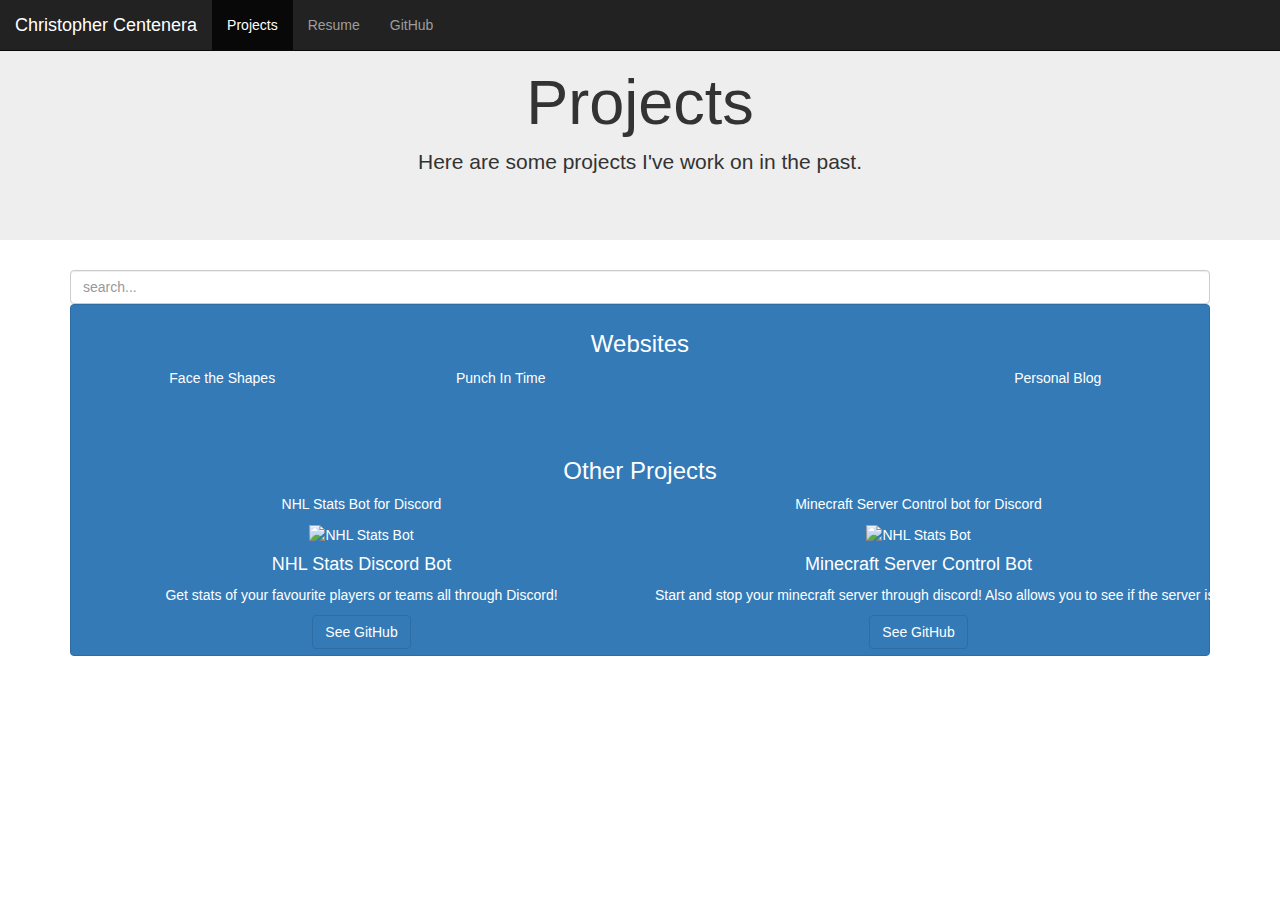
==== projects.html @ 4e37d0c6 "Added search to projects" ====
<!DOCTYPE html>
<html lang="en">
<head>
    <meta charset="UTF-8">
        <title>Home</title>
        <link rel="stylesheet" href="https://maxcdn.bootstrapcdn.com/bootstrap/3.3.7/css/bootstrap.min.css" integrity="sha384-BVYiiSIFeK1dGmJRAkycuHAHRg32OmUcww7on3RYdg4Va+PmSTsz/K68vbdEjh4u" crossorigin="anonymous">
        <script src="https://ajax.googleapis.com/ajax/libs/jquery/3.4.1/jquery.min.js"></script>
        <script src="https://maxcdn.bootstrapcdn.com/bootstrap/3.4.0/js/bootstrap.min.js"></script>

          
</head>

<body>
    
<nav class='navbar navbar-inverse navbar-fixed-top'>
    <div class='container-fluid'>
        <div class='navbar-header'>
            <a class='navbar-brand' href='index.html'>Christopher Centenera</a>
        </div>

        <!-- Nav bar starting from left side. -->
        <ul class='nav navbar-nav'>
            <li class='active'><a href='projects.html'>Projects</a>
            <li><a href='resume.html'>Resume</a>
            <li><a href='https://github.com/ChristopherCentenera'>GitHub</a>
        </ul>
    </div>
</nav>
<div class='jumbotron'>
    <div class='container text-center'>
        <h1>Projects</h1>
        <p>Here are some projects I've work on in the past.</p>
    </div>
</div>
<div class='container'>
    <input class='form-control' id='searchInput' type='text' placeholder='search...'>
    <button id='searchFilter' type='submit' class='btn btn-primary mb-2'>
    <div id='projects'>
        <div class='container-fluid bg-3 text-center'>
            <h3>Websites</h3>
            <div class='row'>
                <div class='col-sm-3'>
                    <p>Face the Shapes</p>
                    <img src='' class='' style='width:100%' alt=''>
                </div>
                <div class='col-sm-3'>
                    <p>Punch In Time</p>
                    <img src='' class='' style='width:100%' alt=''>
                </div>
                <div class='col-sm-3'>
                    <p></p>
                    <img src='' class='' style='width:100%' alt=''>
                 </div>
                 <div class='col-sm-3'>
                    <p>Personal Blog</p>
                    <img src='' class='' style='width:100%' alt=''>
                </div>
            </div>
        </div>
        <br>
        <div class='container-fluid bg-3 text-center'>
            <h3>Other Projects</h3>
            <div class='row'>
                <div class='col-sm-6'>
                    <p>NHL Stats Bot for Discord</p>
                    <div class='card'>
                        <img class='card-img-top' src='' alt='NHL Stats Bot'>
                        <div class='card-body'>
                            <h4 class='card-title'>NHL Stats Discord Bot</h4>
                            <p class='card-text'>Get stats of your favourite players or teams all through Discord!</p>
                            <a href='https://github.com/ChristopherCentenera/nhl_stats_bot' class='btn btn-primary'>See GitHub</a>
                        </div>
                    </div>
                </div>
                <div class='col-sm-6'>
                    <p>Minecraft Server Control bot for Discord</p>
                    <div class='card'>
                        <img class='card-img-top' src='' alt='NHL Stats Bot'>
                        <div class='card-body'>
                            <h4 class='card-title'>Minecraft Server Control Bot</h4>
                            <p class='card-text'>Start and stop your minecraft server through discord! Also allows you to see if the server is currently up and who is online.</p>
                            <a href='https://github.com/ChristopherCentenera/nhl_stats_bot' class='btn btn-primary'>See GitHub</a>
                        </div>
                    </div>
                </div>
            </div>
        </div>
    </div>
</div>
<script>
$(document).ready(function(){
    $('#searchFilter').click(function() {
        let value = $('#searchInput').val().toLowerCase();
        $('#projects *').filter(function() {
            $(this).toggle($(this).text().toLowerCase().indexOf(value) > -1);
        });
    });
});
</script>
</body>
</html>
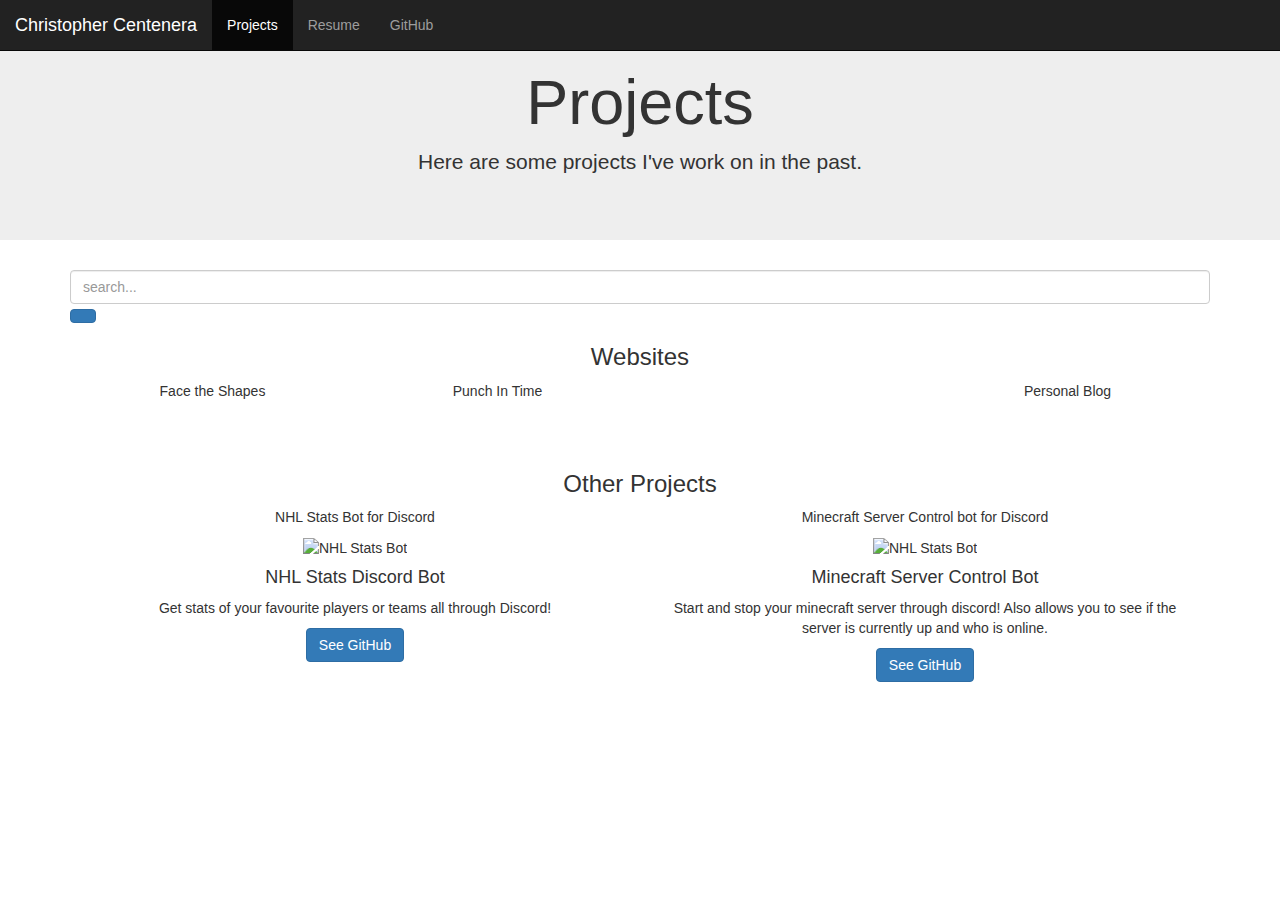
==== commit 0e05310c: "fixed button" ====
--- a/projects.html
+++ b/projects.html
@@ -34,7 +34,7 @@
 </div>
 <div class='container'>
     <input class='form-control' id='searchInput' type='text' placeholder='search...'>
-    <button id='searchFilter' type='submit' class='btn btn-primary mb-2'>
+    <button id='searchFilter' type='submit' class='btn btn-primary mb-2'></button>
     <div id='projects'>
         <div class='container-fluid bg-3 text-center'>
             <h3>Websites</h3>
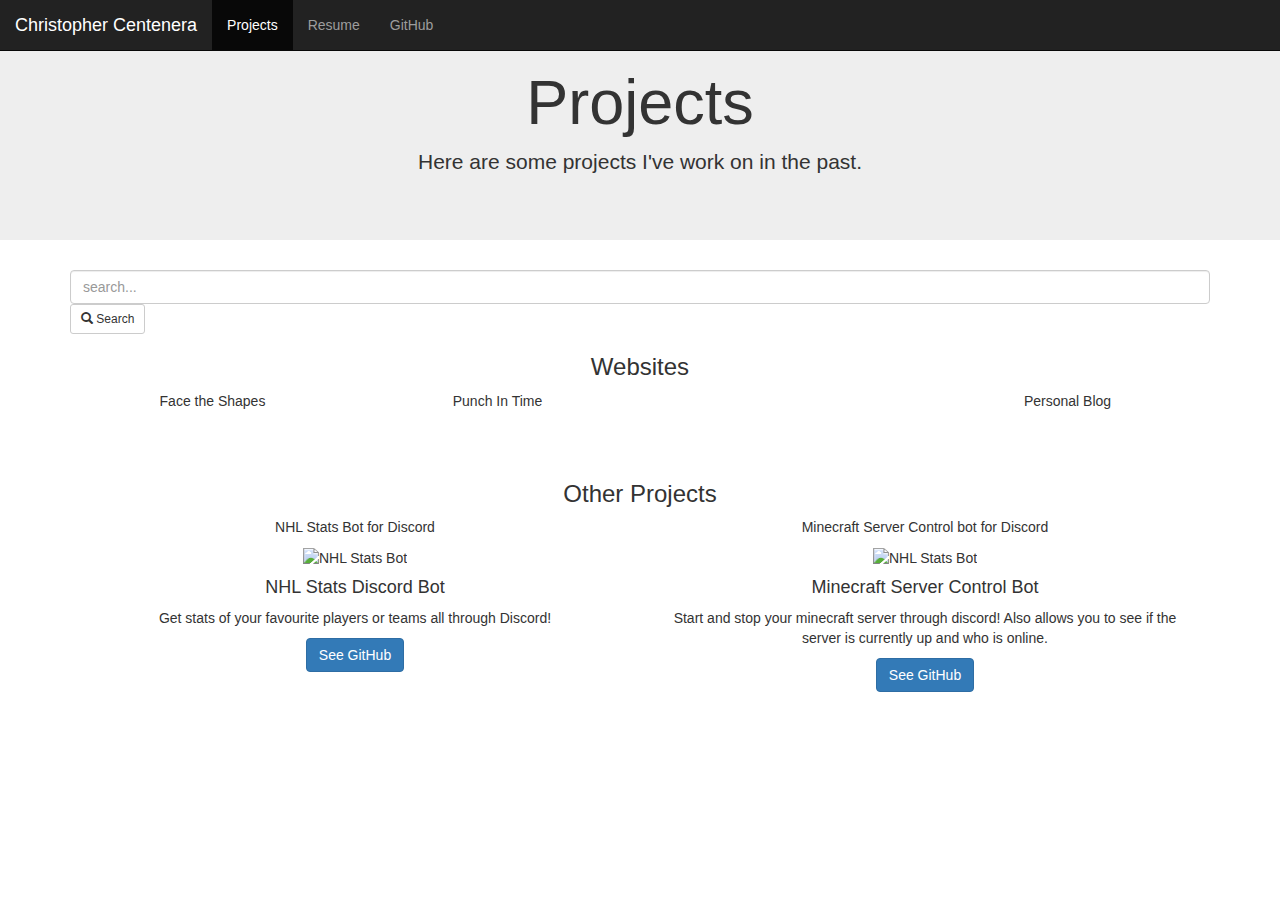
==== commit 66423c55: "added search symbol" ====
--- a/projects.html
+++ b/projects.html
@@ -33,8 +33,10 @@
     </div>
 </div>
 <div class='container'>
-    <input class='form-control' id='searchInput' type='text' placeholder='search...'>
-    <button id='searchFilter' type='submit' class='btn btn-primary mb-2'></button>
+    <div id='search'>
+        <input class='form-control' id='searchInput' type='text' placeholder='search...'>
+        <button id='searchFilter' type='submit' class='btn btn-default btn-sm'><span class="glyphicon glyphicon-search"></span> Search</button>
+    </div>
     <div id='projects'>
         <div class='container-fluid bg-3 text-center'>
             <h3>Websites</h3>
@@ -64,7 +66,7 @@
                 <div class='col-sm-6'>
                     <p>NHL Stats Bot for Discord</p>
                     <div class='card'>
-                        <img class='card-img-top' src='' alt='NHL Stats Bot'>
+                        <img class='card-img-top' src='https://i.imgur.com/DvzDjpR.png' alt='NHL Stats Bot'>
                         <div class='card-body'>
                             <h4 class='card-title'>NHL Stats Discord Bot</h4>
                             <p class='card-text'>Get stats of your favourite players or teams all through Discord!</p>
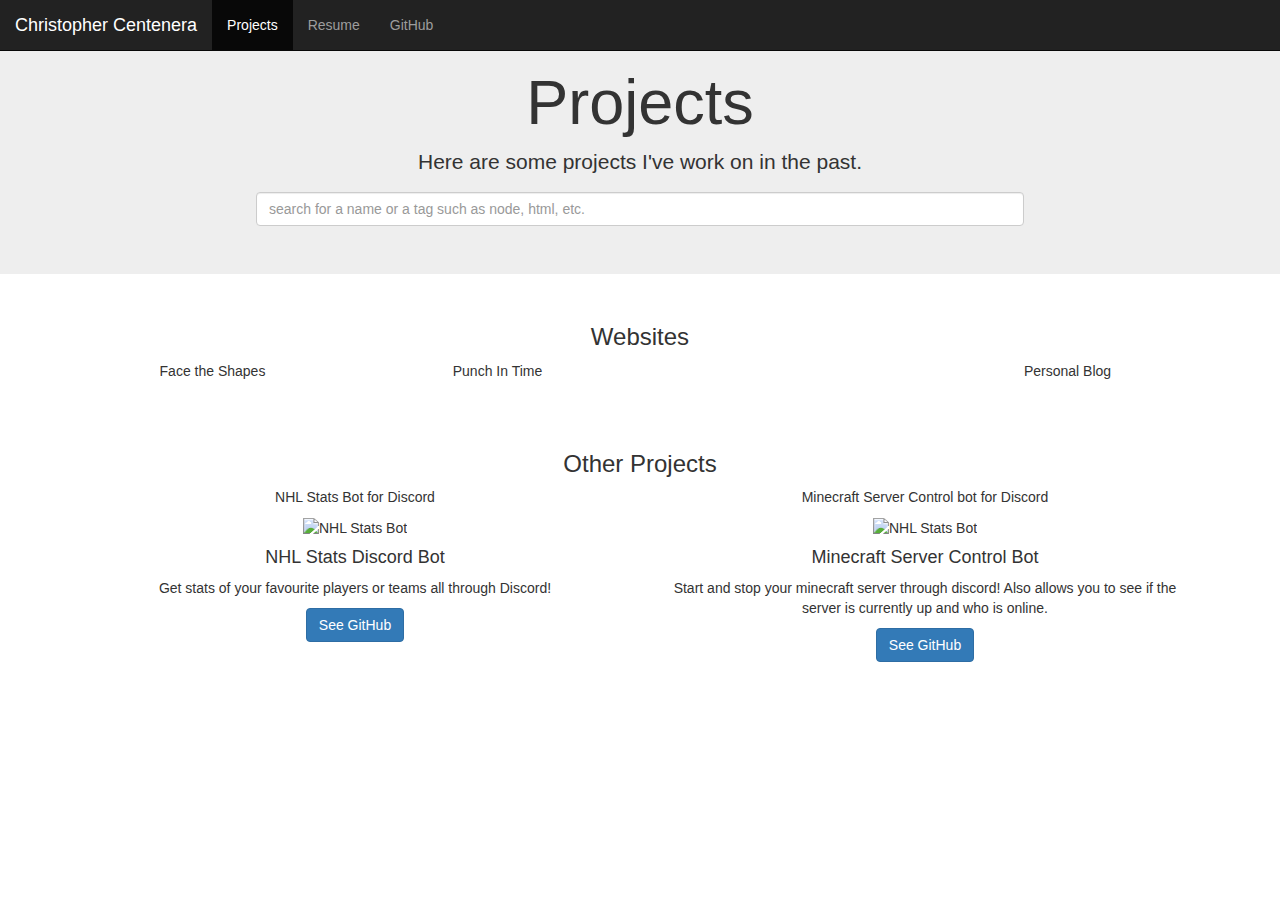
==== commit 3d1e4e80: "changed search" ====
--- a/projects.html
+++ b/projects.html
@@ -31,13 +31,13 @@
         <h1>Projects</h1>
         <p>Here are some projects I've work on in the past.</p>
     </div>
+    <div id='search' style='width:60%; margin:auto;'>
+        <input class='form-control' id='searchInput' type='text' placeholder='search for a name or a tag such as node, html, etc.'>
+    </div>
+
 </div>
 <div class='container'>
-    <div id='search'>
-        <input class='form-control' id='searchInput' type='text' placeholder='search...'>
-        <button id='searchFilter' type='submit' class='btn btn-default btn-sm'><span class="glyphicon glyphicon-search"></span> Search</button>
-    </div>
-    <div id='projects'>
+        <div id='projects'>
         <div class='container-fluid bg-3 text-center'>
             <h3>Websites</h3>
             <div class='row'>
@@ -91,10 +91,10 @@
 </div>
 <script>
 $(document).ready(function(){
-    $('#searchFilter').click(function() {
+    $('#searchFilter').on('keyup',function() {
         let value = $('#searchInput').val().toLowerCase();
         $('#projects *').filter(function() {
-            $(this).toggle($(this).text().toLowerCase().indexOf(value) > -1);
+            $(this).toggle($(this).is(':not(:contains(' + value + '))');
         });
     });
 });
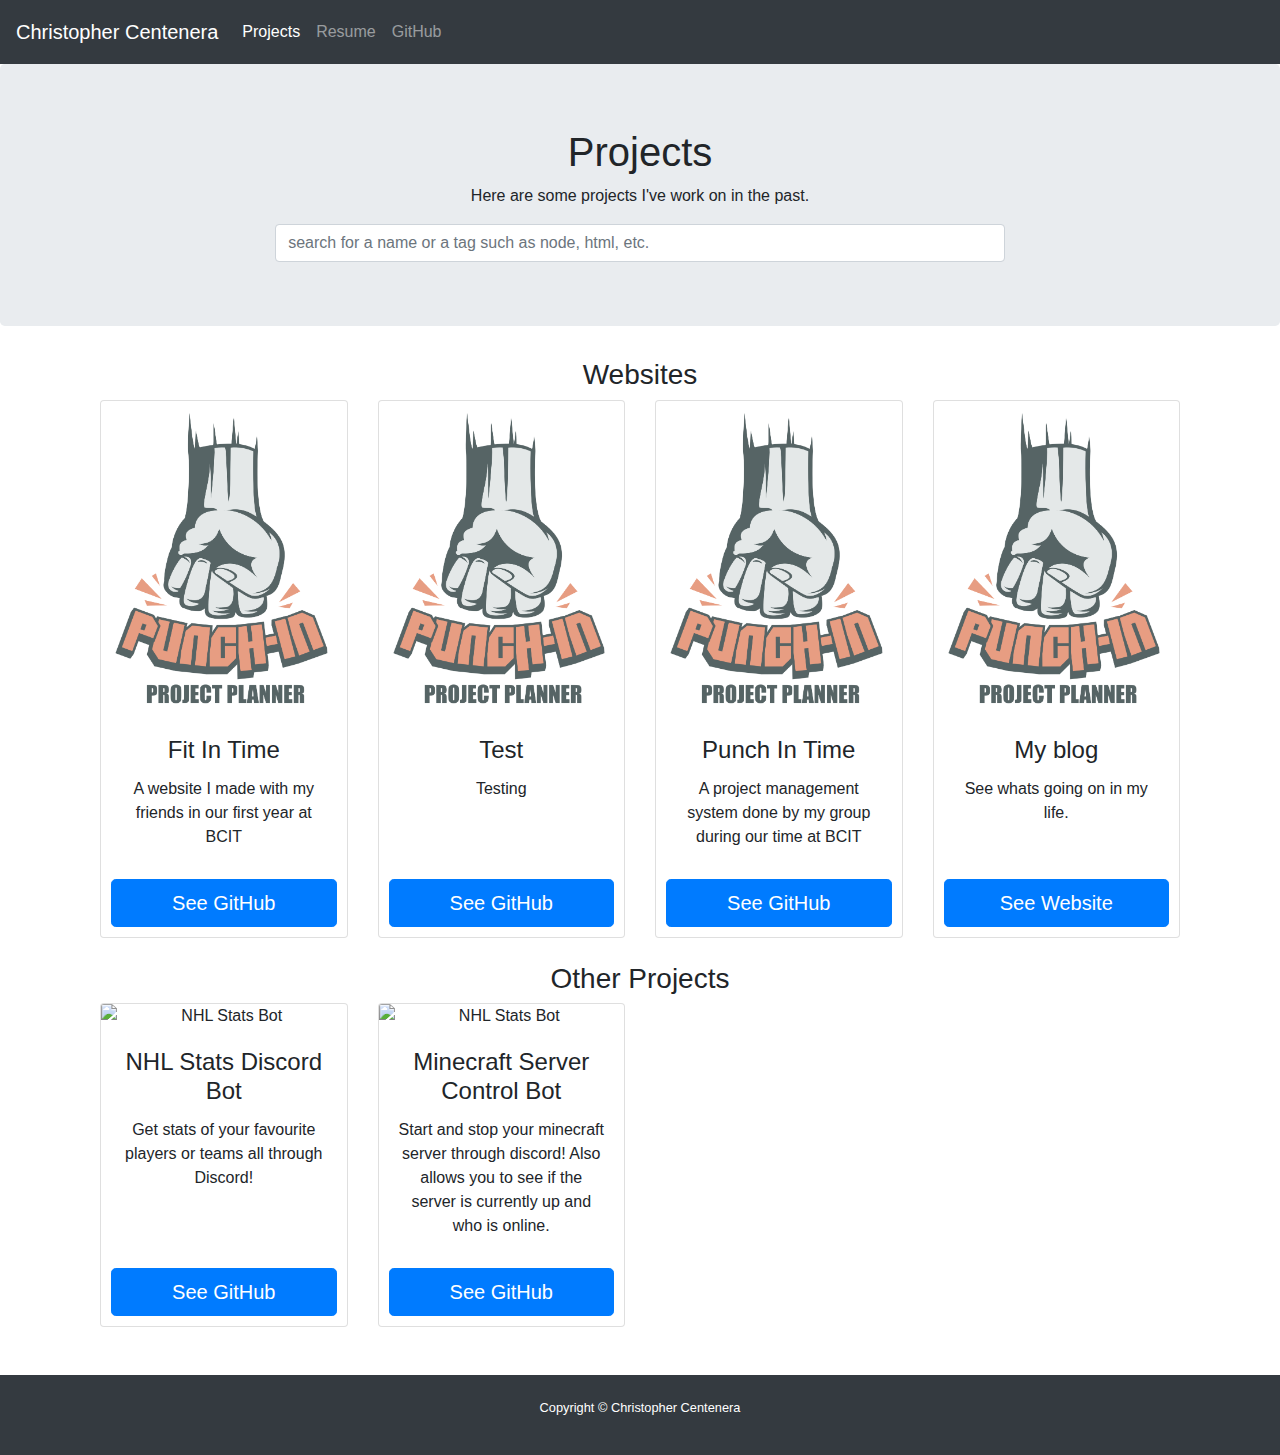
==== commit 81f5e299: "finished search" ====
--- a/projects.html
+++ b/projects.html
@@ -3,101 +3,139 @@
 <head>
     <meta charset="UTF-8">
         <title>Home</title>
-        <link rel="stylesheet" href="https://maxcdn.bootstrapcdn.com/bootstrap/3.3.7/css/bootstrap.min.css" integrity="sha384-BVYiiSIFeK1dGmJRAkycuHAHRg32OmUcww7on3RYdg4Va+PmSTsz/K68vbdEjh4u" crossorigin="anonymous">
-        <script src="https://ajax.googleapis.com/ajax/libs/jquery/3.4.1/jquery.min.js"></script>
-        <script src="https://maxcdn.bootstrapcdn.com/bootstrap/3.4.0/js/bootstrap.min.js"></script>
-
-          
+        <link rel="stylesheet" href="https://maxcdn.bootstrapcdn.com/bootstrap/4.0.0/css/bootstrap.min.css" integrity="sha384-Gn5384xqQ1aoWXA+058RXPxPg6fy4IWvTNh0E263XmFcJlSAwiGgFAW/dAiS6JXm" crossorigin="anonymous">
+        <script src="https://code.jquery.com/jquery-3.2.1.slim.min.js" integrity="sha384-KJ3o2DKtIkvYIK3UENzmM7KCkRr/rE9/Qpg6aAZGJwFDMVNA/GpGFF93hXpG5KkN" crossorigin="anonymous"></script>
+        <script src="https://cdnjs.cloudflare.com/ajax/libs/popper.js/1.12.9/umd/popper.min.js" integrity="sha384-ApNbgh9B+Y1QKtv3Rn7W3mgPxhU9K/ScQsAP7hUibX39j7fakFPskvXusvfa0b4Q" crossorigin="anonymous"></script>
+        <script src="https://maxcdn.bootstrapcdn.com/bootstrap/4.0.0/js/bootstrap.min.js" integrity="sha384-JZR6Spejh4U02d8jOt6vLEHfe/JQGiRRSQQxSfFWpi1MquVdAyjUar5+76PVCmYl" crossorigin="anonymous"></script>
+        <link rel="stylesheet" href="./css/style.css">
 </head>
 
 <body>
+<nav class='navbar navbar-expand-sm bg-dark navbar-dark fixed-top'>
+    <a class='navbar-brand' href='index.html'>Christopher Centenera</a>
+    <button class="navbar-toggler" type="button" data-toggle="collapse" data-target="#collapsibleNavbar">
+        <span class="navbar-toggler-icon"></span>
+    </button>
+    <div class="collapse navbar-collapse" id="collapsibleNavbar">
+    <ul class='navbar-nav'>
+        <li class="nav-item active"><a class="nav-link" href='projects.html'>Projects</a>
+        <li class="nav-item"><a class="nav-link" href='resume.html'>Resume</a>
+        <li class="nav-item"><a class="nav-link" href='https://github.com/ChristopherCentenera'>GitHub</a>
+    </ul>
+    </div>
+</nav>
+<div class='wrapper'>
     
-<nav class='navbar navbar-inverse navbar-fixed-top'>
-    <div class='container-fluid'>
-        <div class='navbar-header'>
-            <a class='navbar-brand' href='index.html'>Christopher Centenera</a>
+
+    <div class='jumbotron'>
+        <div class='container text-center'>
+            <h1>Projects</h1>
+            <p>Here are some projects I've work on in the past.</p>
+        </div>
+        <div id='search' style='width:60%; margin:auto;'>
+            <input class='form-control' id='searchInput' type='text' placeholder='search for a name or a tag such as node, html, etc.'>
         </div>
 
-        <!-- Nav bar starting from left side. -->
-        <ul class='nav navbar-nav'>
-            <li class='active'><a href='projects.html'>Projects</a>
-            <li><a href='resume.html'>Resume</a>
-            <li><a href='https://github.com/ChristopherCentenera'>GitHub</a>
-        </ul>
     </div>
-</nav>
-<div class='jumbotron'>
-    <div class='container text-center'>
-        <h1>Projects</h1>
-        <p>Here are some projects I've work on in the past.</p>
-    </div>
-    <div id='search' style='width:60%; margin:auto;'>
-        <input class='form-control' id='searchInput' type='text' placeholder='search for a name or a tag such as node, html, etc.'>
-    </div>
-
-</div>
-<div class='container'>
-        <div id='projects'>
-        <div class='container-fluid bg-3 text-center'>
-            <h3>Websites</h3>
-            <div class='row'>
-                <div class='col-sm-3'>
-                    <p>Face the Shapes</p>
-                    <img src='' class='' style='width:100%' alt=''>
-                </div>
-                <div class='col-sm-3'>
-                    <p>Punch In Time</p>
-                    <img src='' class='' style='width:100%' alt=''>
-                </div>
-                <div class='col-sm-3'>
-                    <p></p>
-                    <img src='' class='' style='width:100%' alt=''>
-                 </div>
-                 <div class='col-sm-3'>
-                    <p>Personal Blog</p>
-                    <img src='' class='' style='width:100%' alt=''>
-                </div>
-            </div>
-        </div>
-        <br>
-        <div class='container-fluid bg-3 text-center'>
-            <h3>Other Projects</h3>
-            <div class='row'>
-                <div class='col-sm-6'>
-                    <p>NHL Stats Bot for Discord</p>
-                    <div class='card'>
-                        <img class='card-img-top' src='https://i.imgur.com/DvzDjpR.png' alt='NHL Stats Bot'>
-                        <div class='card-body'>
-                            <h4 class='card-title'>NHL Stats Discord Bot</h4>
-                            <p class='card-text'>Get stats of your favourite players or teams all through Discord!</p>
-                            <a href='https://github.com/ChristopherCentenera/nhl_stats_bot' class='btn btn-primary'>See GitHub</a>
+    <div class='container main'>
+            <div id='projects'>
+            <div class='container-fluid bg-3 text-center'>
+                <h3>Websites</h3>
+                <div class='row'>
+                    <div class='col-sm-3 d-sm-flex'>
+                        <div class='card'>
+                            <img class='card-img-top' src='./img/punch_in_logo.png' alt='NHL Stats Bot'>
+                            <div class='card-body flex-fill'>
+                                <h4 class='card-title'>Fit In Time</h4>
+                                <p class='card-text'>A website I made with my friends in our first year at BCIT</p>
+                            </div>
+                            <a href='./img/punch_in_logo.png' class='btn btn-lg btn-primary to-bottom card-btn'>See GitHub</a>
+                        </div>
+                    </div>
+                    <div class='col-sm-3 d-sm-flex'>                        
+                        <div class='card'>
+                        <img class='card-img-top' src='./img/punch_in_logo.png' alt='Punch In Logo'>
+                        <div class='card-body flex-fill'>
+                            <h4 class='card-title'>Test</h4>
+                            <p class='card-text'>Testing</p>
+                        </div>
+                        <a href='./img/punch_in_logo.png' class='btn btn-lg btn-primary to-bottom card-btn'>See GitHub</a>
+                    </div>
+                    </div>
+                    <div class='col-sm-3 d-sm-flex'>
+                        <div class='card'>
+                            <img class='card-img-top' src='./img/punch_in_logo.png' alt='Punch In Logo'>
+                            <div class='card-body flex-fill'>
+                                <h4 class='card-title'>Punch In Time</h4>
+                                <p class='card-text'>A project management system done by my group during our time at BCIT</p>
+                            </div>
+                            <a href='./img/punch_in_logo.png' class='btn btn-lg btn-primary to-bottom card-btn'>See GitHub</a>
+                        </div>
+                    </div>
+                    <div class='col-sm-3 d-flex'>
+                        <div class='card'>
+                            <img class='card-img-top' src='./img/punch_in_logo.png' alt='NHL Stats Bot'>
+                            <div class='card-body flex-fill'>
+                                <h4 class='card-title'>My blog</h4>
+                                <p class='card-text'>See whats going on in my life.</p>
+                            </div>
+                            <a href='#' class='btn btn-lg  btn-primary to-bottom card-btn'>See Website</a>
                         </div>
                     </div>
                 </div>
-                <div class='col-sm-6'>
-                    <p>Minecraft Server Control bot for Discord</p>
-                    <div class='card'>
-                        <img class='card-img-top' src='' alt='NHL Stats Bot'>
-                        <div class='card-body'>
-                            <h4 class='card-title'>Minecraft Server Control Bot</h4>
-                            <p class='card-text'>Start and stop your minecraft server through discord! Also allows you to see if the server is currently up and who is online.</p>
-                            <a href='https://github.com/ChristopherCentenera/nhl_stats_bot' class='btn btn-primary'>See GitHub</a>
+            </div>
+            <br>
+            <div class='container-fluid bg-3 text-center'>
+                <h3>Other Projects</h3>
+                <div class='row'>
+                    <div class='col-sm-3 d-flex'>
+                        <div class='card'>
+                            <img class='card-img-top' src='https://i.imgur.com/DvzDjpR.png' alt='NHL Stats Bot'>
+                            <div class='card-body flex-fill'>
+                                <h4 class='card-title'>NHL Stats Discord Bot</h4>
+                                <p class='card-text'>Get stats of your favourite players or teams all through Discord!</p>
+                            </div>
+                            <a href='https://github.com/ChristopherCentenera/nhl_stats_bot' class='btn btn-lg btn-primary to-bottom card-btn'>See GitHub</a>
+                        </div>
+                    </div>
+                    <div class='col-sm-3 d-flex'>
+                        <div class='card'>
+                            <img class='card-img-top' src='https://i.imgur.com/DvzDjpR.png' alt='NHL Stats Bot'>
+                            <div class='card-body flex-fill'>
+                                <h4 class='card-title'>Minecraft Server Control Bot</h4>
+                                <p class='card-text'>Start and stop your minecraft server through discord! Also allows you to see if the server is currently up and who is online.</p>
+                            </div>
+                            <a href='https://github.com/ChristopherCentenera/nhl_stats_bot' class='btn btn-lg btn-primary to-bottom card-btn'>See GitHub</a>
                         </div>
                     </div>
                 </div>
             </div>
         </div>
     </div>
-</div>
-<script>
-$(document).ready(function(){
-    $('#searchFilter').on('keyup',function() {
-        let value = $('#searchInput').val().toLowerCase();
-        $('#projects *').filter(function() {
-            $(this).toggle($(this).is(':not(:contains(' + value + '))');
+    
+    <script>
+    $(document).ready(function(){
+        $('#searchInput').on('keyup',function() {
+            let value = $('#searchInput').val().toLowerCase();
+            console.log('searching for: ' + $('#searchInput').val().toLowerCase());
+            //$('#projects .card').parent().hide();
+            $('#projects .card').parent().attr('class', 'col-sm-3 d-sm-none hidden');
+            $('#projects .card').each(function() {
+                if($(this).text().toLowerCase().indexOf(""+value+"") != -1) {
+                    //$(this).closest('.card').parent().show();
+                    $(this).closest('.card').parent().attr('class','col-sm-3 d-sm-flex');
+                }
+            });
         });
     });
-});
-</script>
+    </script>
+    
+    <footer class="bg-dark footer">
+        <div class="container text-center">
+            <small>Copyright &copy; Christopher Centenera</small>
+        </div>  
+    </footer>
+</div>
+
 </body>
 </html>
--- a/css/style.css
+++ b/css/style.css
@@ -0,0 +1,28 @@
+.wrapper{
+    min-height:100vh;
+    position: relative;
+    padding-bottom: 8rem;
+    padding-top: 4rem;
+    margin:0;
+}
+.navbar{
+    height: 4rem;
+}
+.to-bottom{
+    margin-top:auto;
+}
+.footer {
+    position:absolute;
+    bottom:0;
+    width: 100%;
+    height:5rem;
+    color:white;
+    padding:20px;
+    text-align:center;
+}
+.hidden {
+    display: none;
+}
+.card-btn {
+    margin:10px;
+}